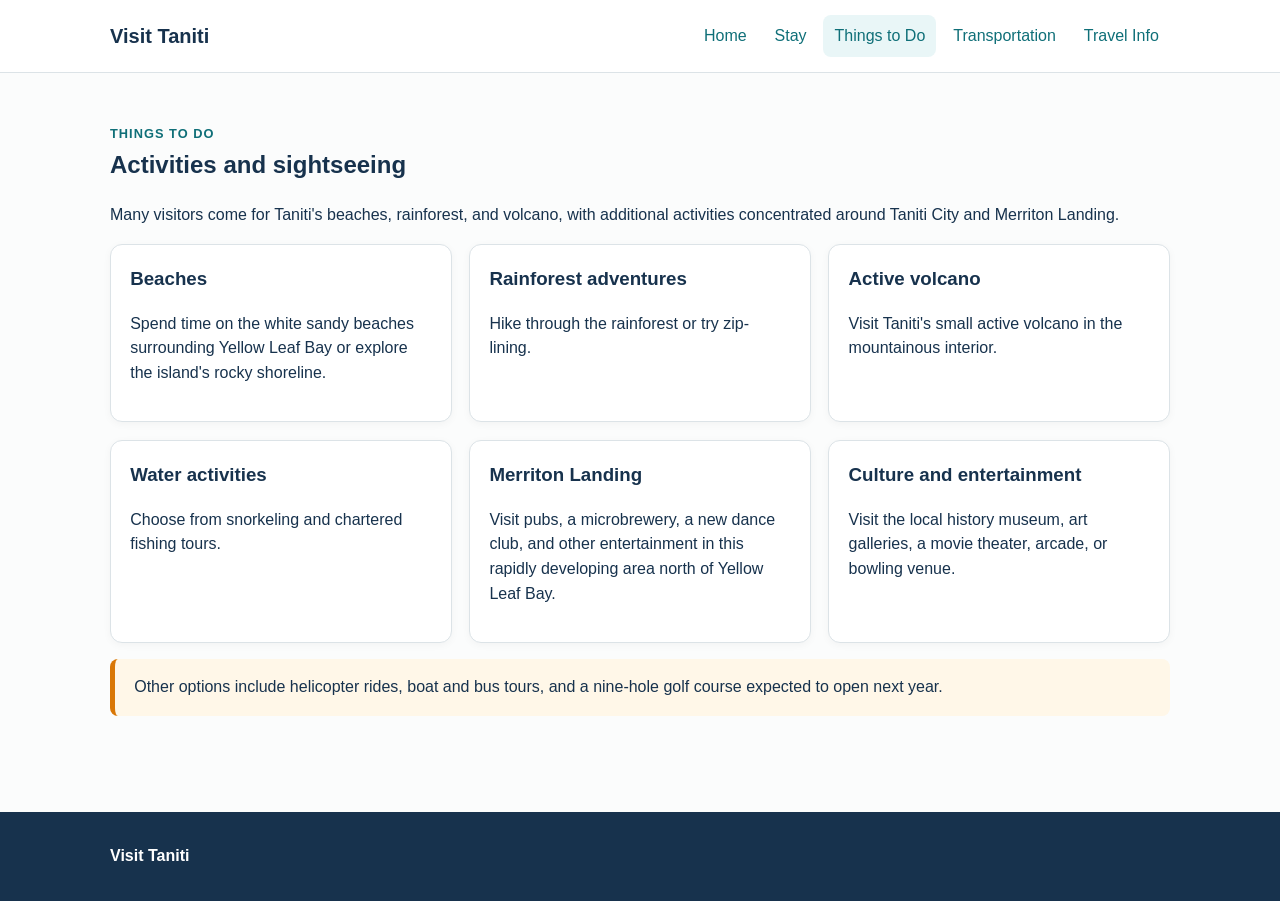
==== activities.html @ f4d1a9b8 "Initial commit" ====
<!doctype html><html lang="en"><head><meta charset="utf-8"><meta name="viewport" content="width=device-width,initial-scale=1"><title>Things to Do | Visit Taniti</title><link rel="stylesheet" href="styles.css"></head><body><a class="skip" href="#main">Skip to content</a><header><div class="wrap nav"><a class="brand" href="index.html">Visit Taniti</a><nav class="navlinks" aria-label="Primary"><a href="index.html" >Home</a><a href="lodging.html" >Stay</a><a href="activities.html" aria-current="page">Things to Do</a><a href="transportation.html" >Transportation</a><a href="travel-info.html" >Travel Info</a></nav></div></header><main id="main"><section class="section"><div class="wrap"><span class="eyebrow">Things to Do</span><h1>Activities and sightseeing</h1><p>Many visitors come for Taniti's beaches, rainforest, and volcano, with additional activities concentrated around Taniti City and Merriton Landing.</p><div class="grid"><article class="card"><h3>Beaches</h3><p>Spend time on the white sandy beaches surrounding Yellow Leaf Bay or explore the island's rocky shoreline.</p></article><article class="card"><h3>Rainforest adventures</h3><p>Hike through the rainforest or try zip-lining.</p></article><article class="card"><h3>Active volcano</h3><p>Visit Taniti's small active volcano in the mountainous interior.</p></article><article class="card"><h3>Water activities</h3><p>Choose from snorkeling and chartered fishing tours.</p></article><article class="card"><h3>Merriton Landing</h3><p>Visit pubs, a microbrewery, a new dance club, and other entertainment in this rapidly developing area north of Yellow Leaf Bay.</p></article><article class="card"><h3>Culture and entertainment</h3><p>Visit the local history museum, art galleries, a movie theater, arcade, or bowling venue.</p></article></div><p class="notice">Other options include helicopter rides, boat and bus tours, and a nine-hole golf course expected to open next year.</p></div></section></main><footer><div class="wrap"><strong>Visit Taniti</strong></div></footer></body></html>
---- styles.css ----
:root{--ink:#17324d;--sea:#0f6f78;--sand:#f3ead8;--sky:#e9f6f7;--card:#ffffff;--muted:#5c6b75;--accent:#d97706}
*{box-sizing:border-box} body{margin:0;font-family:Arial,Helvetica,sans-serif;color:var(--ink);background:#fbfcfc;line-height:1.55}
a{color:var(--sea)} .skip{position:absolute;left:-9999px}.skip:focus{left:1rem;top:1rem;background:white;padding:.7rem;z-index:99}
header{background:white;border-bottom:1px solid #dce3e7;position:sticky;top:0;z-index:10}.wrap{max-width:1100px;margin:auto;padding:0 20px}
.nav{display:flex;align-items:center;justify-content:space-between;gap:1rem;min-height:72px}.brand{font-weight:800;font-size:1.25rem;color:var(--ink);text-decoration:none}.navlinks{display:flex;gap:.35rem;flex-wrap:wrap}.navlinks a{text-decoration:none;padding:.55rem .7rem;border-radius:8px}.navlinks a:hover,.navlinks a[aria-current="page"]{background:var(--sky)}
.hero{padding:5.5rem 0;background:linear-gradient(135deg,#d9f1f2,#f7ead4)}.hero h1{font-size:clamp(2.2rem,5vw,4rem);margin:0 0 .7rem}.hero p{max-width:680px;font-size:1.15rem}.btn{display:inline-block;background:var(--sea);color:white;text-decoration:none;padding:.8rem 1rem;border-radius:8px;font-weight:700;margin-top:.5rem}
main{min-height:70vh}.section{padding:3rem 0}.section h1,.section h2{margin-top:0}.grid{display:grid;grid-template-columns:repeat(3,1fr);gap:1.1rem}.grid.two{grid-template-columns:repeat(2,1fr)}.card{background:var(--card);border:1px solid #dce3e7;border-radius:12px;padding:1.2rem;box-shadow:0 2px 8px rgba(0,0,0,.04)}.card h3{margin-top:0}.eyebrow{font-size:.8rem;text-transform:uppercase;letter-spacing:.08em;font-weight:700;color:var(--sea)}.notice{background:#fff7e8;border-left:5px solid var(--accent);padding:1rem 1.2rem;border-radius:8px}.facts{display:grid;grid-template-columns:repeat(2,1fr);gap:1rem}.fact{background:var(--sky);padding:1.1rem;border-radius:10px}.fact strong{display:block;margin-bottom:.25rem}
footer{background:var(--ink);color:white;padding:2rem 0;margin-top:2rem}footer a{color:white}.small{font-size:.9rem;color:#dbe7ee}
@media(max-width:760px){.nav{align-items:flex-start;padding:1rem 0;flex-direction:column}.navlinks{width:100%}.grid,.grid.two,.facts{grid-template-columns:1fr}.hero{padding:3rem 0}.navlinks a{padding:.45rem .55rem}.section{padding:2rem 0}}
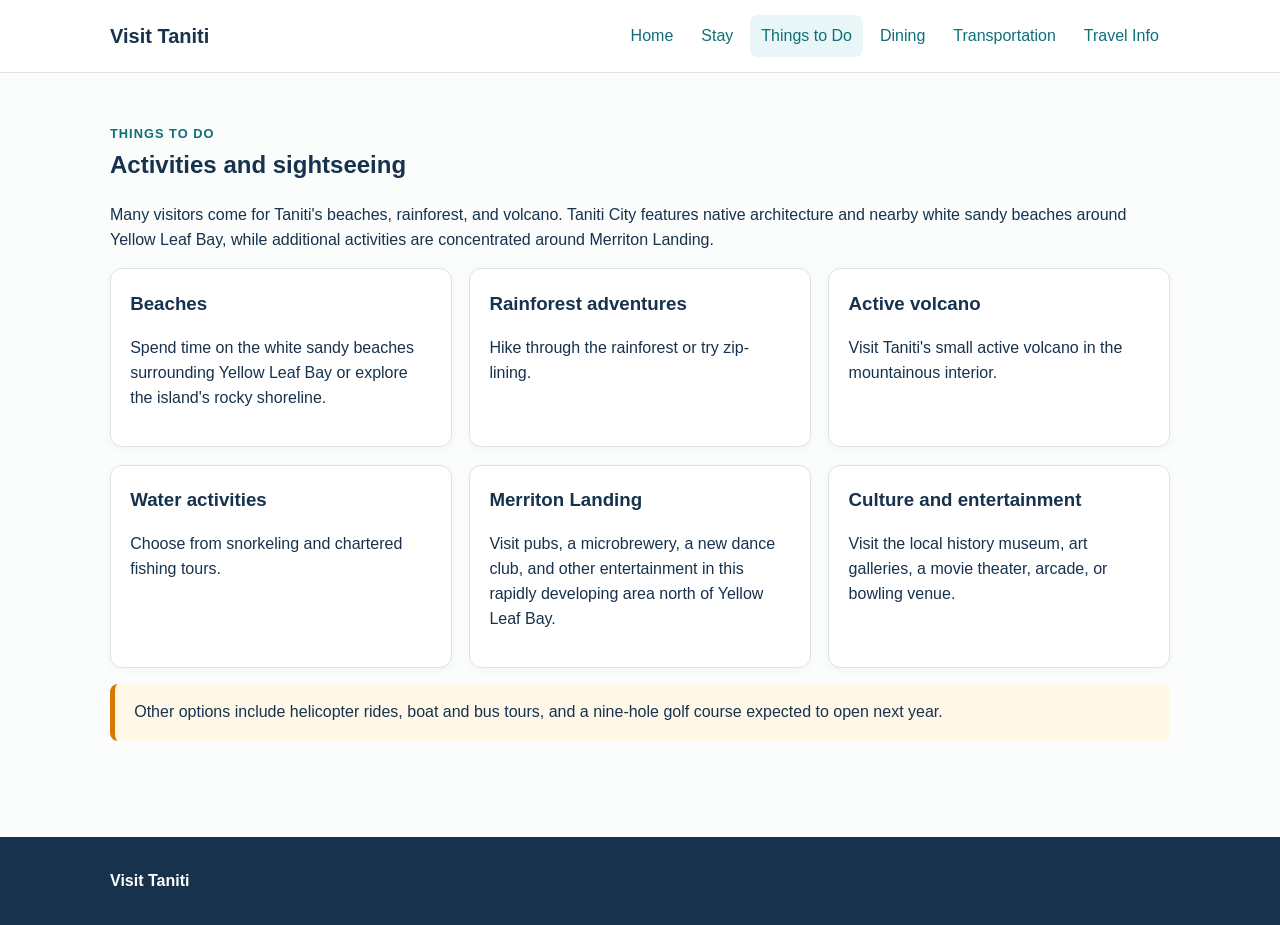
==== commit 96ce2dea: "Added additional info" ====
--- a/activities.html
+++ b/activities.html
@@ -1 +1,64 @@
-<!doctype html><html lang="en"><head><meta charset="utf-8"><meta name="viewport" content="width=device-width,initial-scale=1"><title>Things to Do | Visit Taniti</title><link rel="stylesheet" href="styles.css"></head><body><a class="skip" href="#main">Skip to content</a><header><div class="wrap nav"><a class="brand" href="index.html">Visit Taniti</a><nav class="navlinks" aria-label="Primary"><a href="index.html" >Home</a><a href="lodging.html" >Stay</a><a href="activities.html" aria-current="page">Things to Do</a><a href="transportation.html" >Transportation</a><a href="travel-info.html" >Travel Info</a></nav></div></header><main id="main"><section class="section"><div class="wrap"><span class="eyebrow">Things to Do</span><h1>Activities and sightseeing</h1><p>Many visitors come for Taniti's beaches, rainforest, and volcano, with additional activities concentrated around Taniti City and Merriton Landing.</p><div class="grid"><article class="card"><h3>Beaches</h3><p>Spend time on the white sandy beaches surrounding Yellow Leaf Bay or explore the island's rocky shoreline.</p></article><article class="card"><h3>Rainforest adventures</h3><p>Hike through the rainforest or try zip-lining.</p></article><article class="card"><h3>Active volcano</h3><p>Visit Taniti's small active volcano in the mountainous interior.</p></article><article class="card"><h3>Water activities</h3><p>Choose from snorkeling and chartered fishing tours.</p></article><article class="card"><h3>Merriton Landing</h3><p>Visit pubs, a microbrewery, a new dance club, and other entertainment in this rapidly developing area north of Yellow Leaf Bay.</p></article><article class="card"><h3>Culture and entertainment</h3><p>Visit the local history museum, art galleries, a movie theater, arcade, or bowling venue.</p></article></div><p class="notice">Other options include helicopter rides, boat and bus tours, and a nine-hole golf course expected to open next year.</p></div></section></main><footer><div class="wrap"><strong>Visit Taniti</strong></div></footer></body></html>+<!doctype html>
+<html lang="en">
+    <head>
+        <meta charset="utf-8">
+        <meta name="viewport" content="width=device-width,initial-scale=1">
+        <title>Things to Do | Visit Taniti</title>
+        <link rel="stylesheet" href="styles.css">
+    </head>
+    <body>
+        <a class="skip" href="#main">Skip to content</a>
+        <header>
+            <div class="wrap nav">
+                <a class="brand" href="index.html">Visit Taniti</a>
+                <nav class="navlinks" aria-label="Primary">
+                    <a href="index.html">Home</a>
+                    <a href="lodging.html">Stay</a>
+                    <a href="activities.html" aria-current="page">Things to Do</a>
+                    <a href="dining.html">Dining</a>
+                    <a href="transportation.html">Transportation</a>
+                    <a href="travel-info.html">Travel Info</a>
+                </nav>
+            </div>
+        </header>
+        <main id="main">
+            <section class="section">
+                <div class="wrap">
+                    <span class="eyebrow">Things to Do</span>
+                    <h1>Activities and sightseeing</h1>
+                    <p>Many visitors come for Taniti's beaches, rainforest, and volcano. Taniti City features native architecture and nearby white sandy beaches around Yellow Leaf Bay, while additional activities are concentrated around Merriton Landing.</p>
+                    <div class="grid">
+                        <article class="card">
+                            <h3>Beaches</h3>
+                            <p>Spend time on the white sandy beaches surrounding Yellow Leaf Bay or explore the island's rocky shoreline.</p>
+                        </article>
+                        <article class="card">
+                            <h3>Rainforest adventures</h3>
+                            <p>Hike through the rainforest or try zip-lining.</p>
+                        </article>
+                        <article class="card">
+                            <h3>Active volcano</h3>
+                            <p>Visit Taniti's small active volcano in the mountainous interior.</p>
+                        </article>
+                        <article class="card">
+                            <h3>Water activities</h3>
+                            <p>Choose from snorkeling and chartered fishing tours.</p>
+                        </article>
+                        <article class="card">
+                            <h3>Merriton Landing</h3>
+                            <p>Visit pubs, a microbrewery, a new dance club, and other entertainment in this rapidly developing area north of Yellow Leaf Bay.</p>
+                        </article>
+                        <article class="card">
+                            <h3>Culture and entertainment</h3>
+                            <p>Visit the local history museum, art galleries, a movie theater, arcade, or bowling venue.</p>
+                        </article>
+                    </div>
+                    <p class="notice">Other options include helicopter rides, boat and bus tours, and a nine-hole golf course expected to open next year.</p>
+                </div>
+            </section>
+        </main>
+        <footer>
+            <div class="wrap"><strong>Visit Taniti</strong></div>
+        </footer>
+    </body>
+</html>
--- a/styles.css
+++ b/styles.css
@@ -1,10 +1,223 @@
-
-:root{--ink:#17324d;--sea:#0f6f78;--sand:#f3ead8;--sky:#e9f6f7;--card:#ffffff;--muted:#5c6b75;--accent:#d97706}
-*{box-sizing:border-box} body{margin:0;font-family:Arial,Helvetica,sans-serif;color:var(--ink);background:#fbfcfc;line-height:1.55}
-a{color:var(--sea)} .skip{position:absolute;left:-9999px}.skip:focus{left:1rem;top:1rem;background:white;padding:.7rem;z-index:99}
-header{background:white;border-bottom:1px solid #dce3e7;position:sticky;top:0;z-index:10}.wrap{max-width:1100px;margin:auto;padding:0 20px}
-.nav{display:flex;align-items:center;justify-content:space-between;gap:1rem;min-height:72px}.brand{font-weight:800;font-size:1.25rem;color:var(--ink);text-decoration:none}.navlinks{display:flex;gap:.35rem;flex-wrap:wrap}.navlinks a{text-decoration:none;padding:.55rem .7rem;border-radius:8px}.navlinks a:hover,.navlinks a[aria-current="page"]{background:var(--sky)}
-.hero{padding:5.5rem 0;background:linear-gradient(135deg,#d9f1f2,#f7ead4)}.hero h1{font-size:clamp(2.2rem,5vw,4rem);margin:0 0 .7rem}.hero p{max-width:680px;font-size:1.15rem}.btn{display:inline-block;background:var(--sea);color:white;text-decoration:none;padding:.8rem 1rem;border-radius:8px;font-weight:700;margin-top:.5rem}
-main{min-height:70vh}.section{padding:3rem 0}.section h1,.section h2{margin-top:0}.grid{display:grid;grid-template-columns:repeat(3,1fr);gap:1.1rem}.grid.two{grid-template-columns:repeat(2,1fr)}.card{background:var(--card);border:1px solid #dce3e7;border-radius:12px;padding:1.2rem;box-shadow:0 2px 8px rgba(0,0,0,.04)}.card h3{margin-top:0}.eyebrow{font-size:.8rem;text-transform:uppercase;letter-spacing:.08em;font-weight:700;color:var(--sea)}.notice{background:#fff7e8;border-left:5px solid var(--accent);padding:1rem 1.2rem;border-radius:8px}.facts{display:grid;grid-template-columns:repeat(2,1fr);gap:1rem}.fact{background:var(--sky);padding:1.1rem;border-radius:10px}.fact strong{display:block;margin-bottom:.25rem}
-footer{background:var(--ink);color:white;padding:2rem 0;margin-top:2rem}footer a{color:white}.small{font-size:.9rem;color:#dbe7ee}
-@media(max-width:760px){.nav{align-items:flex-start;padding:1rem 0;flex-direction:column}.navlinks{width:100%}.grid,.grid.two,.facts{grid-template-columns:1fr}.hero{padding:3rem 0}.navlinks a{padding:.45rem .55rem}.section{padding:2rem 0}}
+:root {
+    --ink:#17324d;
+    --sea:#0f6f78;
+    --sand:#f3ead8;
+    --sky:#e9f6f7;
+    --card:#ffffff;
+    --muted:#5c6b75;
+    --accent:#d97706;
+}
+
+* {
+    box-sizing:border-box;
+}
+
+body {
+    margin:0;
+    font-family:Arial,Helvetica,sans-serif;
+    color:var(--ink);
+    background:#fbfcfc;
+    line-height:1.55;
+}
+
+a {
+    color:var(--sea);
+}
+
+.skip {
+    position:absolute;
+    left:-9999px;
+}
+
+.skip:focus {
+    left:1rem;
+    top:1rem;
+    background:white;
+    padding:.7rem;
+    z-index:99;
+}
+
+header {
+    background:white;
+    border-bottom:1px solid #dce3e7;
+    position:sticky;
+    top:0;
+    z-index:10;
+}
+
+.wrap {
+    max-width:1100px;
+    margin:auto;
+    padding:0 20px;
+}
+
+.nav {
+    display:flex;
+    align-items:center;
+    justify-content:space-between;
+    gap:1rem;
+    min-height:72px;
+}
+
+.brand {
+    font-weight:800;
+    font-size:1.25rem;
+    color:var(--ink);
+    text-decoration:none;
+}
+
+.navlinks {
+    display:flex;
+    gap:.35rem;
+    flex-wrap:wrap;
+}
+
+.navlinks a {
+    text-decoration:none;
+    padding:.55rem .7rem;
+    border-radius:8px;
+}
+
+.navlinks a:hover,
+.navlinks a[aria-current="page"] {
+    background:var(--sky);
+}
+
+.hero {
+    padding:5.5rem 0;
+    background:linear-gradient(135deg,#d9f1f2,#f7ead4);
+}
+
+.hero h1 {
+    font-size:clamp(2.2rem,5vw,4rem);
+    margin:0 0 .7rem;
+}
+
+.hero p {
+    max-width:680px;
+    font-size:1.15rem;
+}
+
+.btn {
+    display:inline-block;
+    background:var(--sea);
+    color:white;
+    text-decoration:none;
+    padding:.8rem 1rem;
+    border-radius:8px;
+    font-weight:700;
+    margin-top:.5rem;
+}
+
+main {
+    min-height:70vh;
+}
+
+.section {
+    padding:3rem 0;
+}
+
+.section h1,
+.section h2 {
+    margin-top:0;
+}
+
+.grid {
+    display:grid;
+    grid-template-columns:repeat(3,1fr);
+    gap:1.1rem;
+}
+
+.grid.two {
+    grid-template-columns:repeat(2,1fr);
+}
+
+.card {
+    background:var(--card);
+    border:1px solid #dce3e7;
+    border-radius:12px;
+    padding:1.2rem;
+    box-shadow:0 2px 8px rgba(0,0,0,.04);
+}
+
+.card h3 {
+    margin-top:0;
+}
+
+.eyebrow {
+    font-size:.8rem;
+    text-transform:uppercase;
+    letter-spacing:.08em;
+    font-weight:700;
+    color:var(--sea);
+}
+
+.notice {
+    background:#fff7e8;
+    border-left:5px solid var(--accent);
+    padding:1rem 1.2rem;
+    border-radius:8px;
+}
+
+.facts {
+    display:grid;
+    grid-template-columns:repeat(2,1fr);
+    gap:1rem;
+}
+
+.fact {
+    background:var(--sky);
+    padding:1.1rem;
+    border-radius:10px;
+}
+
+.fact-title {
+    display:block;
+    margin-bottom:.25rem;
+}
+
+footer {
+    background:var(--ink);
+    color:white;
+    padding:2rem 0;
+    margin-top:2rem;
+}
+
+footer a {
+    color:white;
+}
+
+.small {
+    font-size:.9rem;
+    color:#dbe7ee;
+}
+
+@media(max-width:760px) {
+    .nav {
+        align-items:flex-start;
+        padding:1rem 0;
+        flex-direction:column;
+    }
+
+    .navlinks {
+        width:100%;
+    }
+
+    .grid,
+    .grid.two,
+    .facts {
+        grid-template-columns:1fr;
+    }
+
+    .hero {
+        padding:3rem 0;
+    }
+
+    .navlinks a {
+        padding:.45rem .55rem;
+    }
+
+    .section {
+        padding:2rem 0;
+    }
+}
